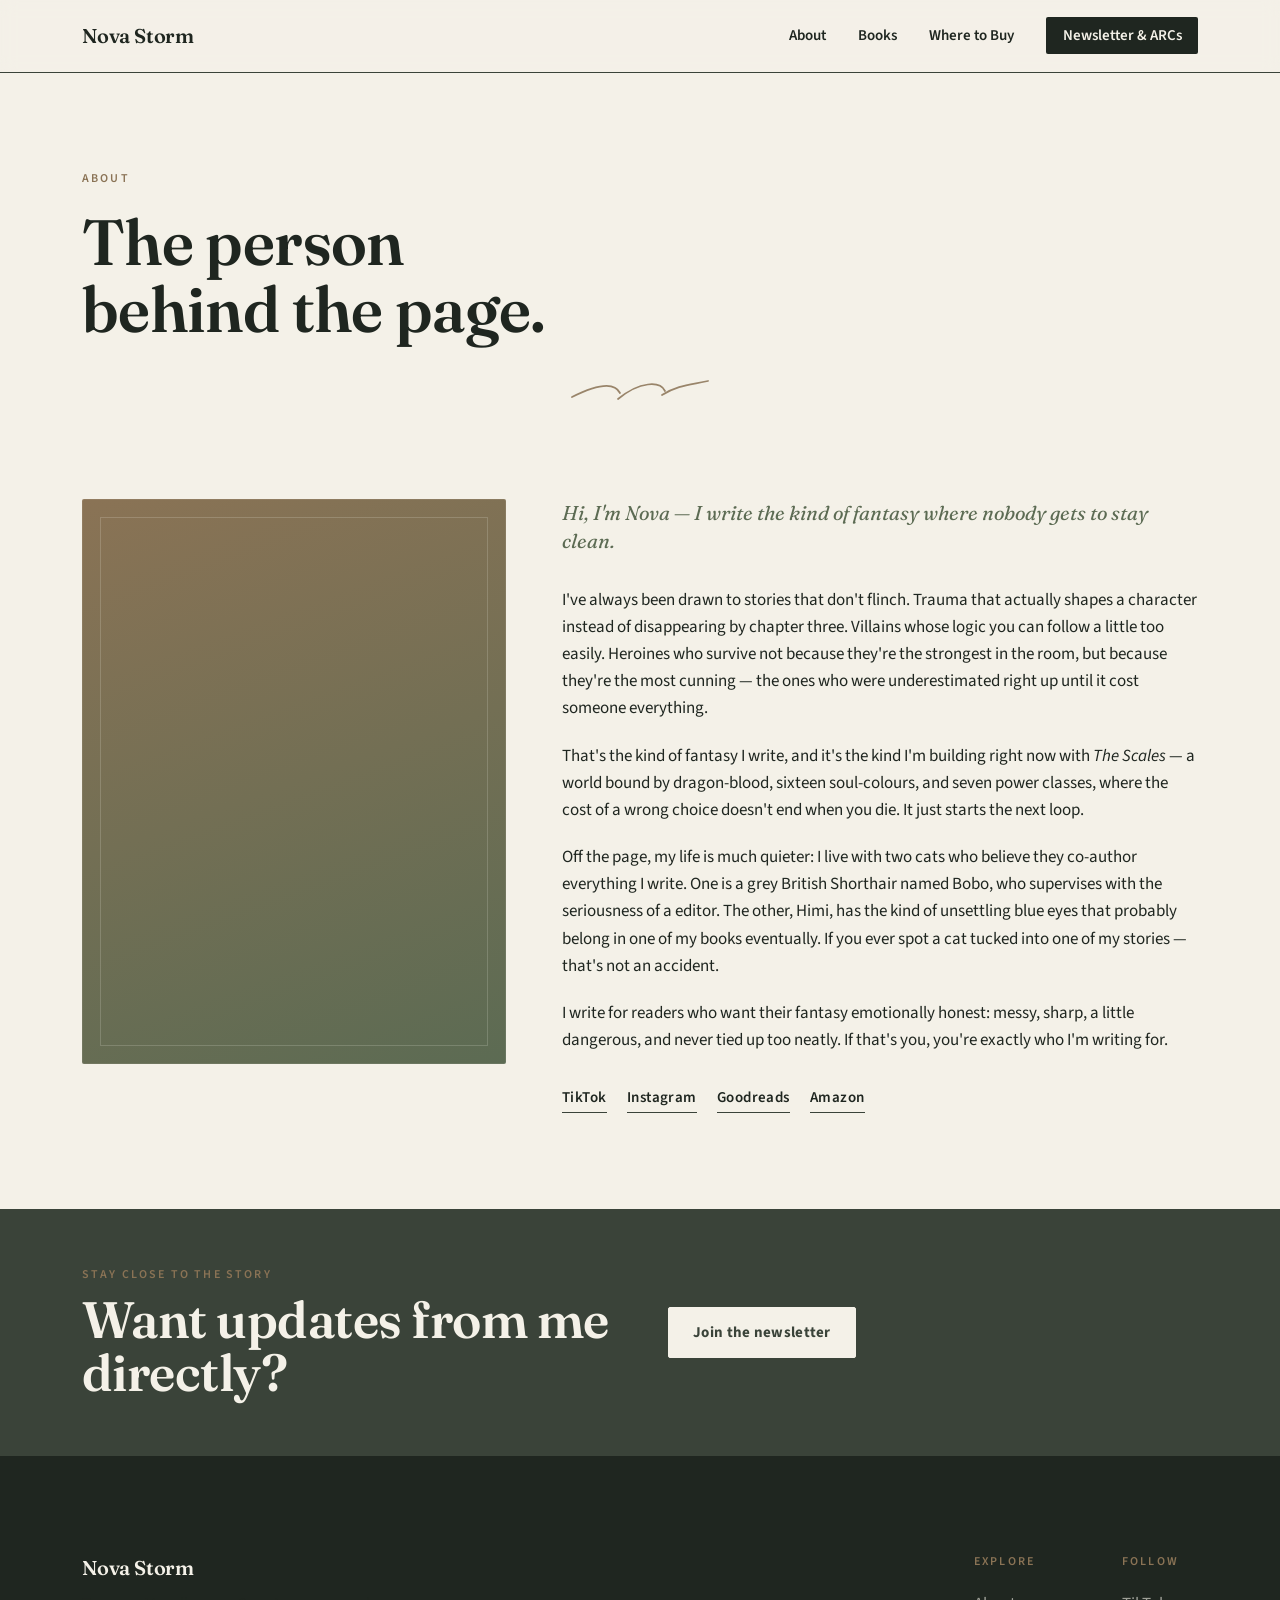
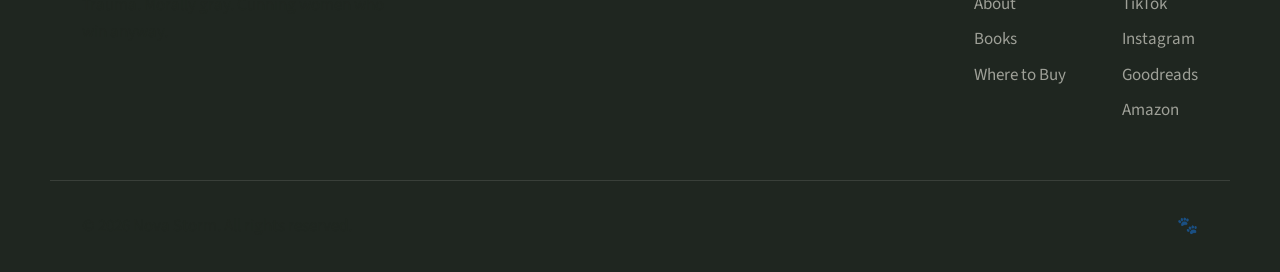
==== about.html @ a4cc75a2 "Initial Nova Storm site" ====
<!DOCTYPE html>
<html lang="en">
<head>
  <meta charset="UTF-8">
  <meta name="viewport" content="width=device-width, initial-scale=1.0">
  <title>About — Nova Storm</title>
  <meta name="description" content="Meet Nova Storm — fantasy author writing trauma, morally gray characters, and cunning heroines.">

  <link rel="preconnect" href="https://fonts.googleapis.com">
  <link rel="preconnect" href="https://fonts.gstatic.com" crossorigin>
  <link href="https://fonts.googleapis.com/css2?family=Fraunces:ital,opsz,wght@0,9..144,400;0,9..144,600;1,9..144,400&family=Source+Sans+3:wght@400;600;700&display=swap" rel="stylesheet">

  <link rel="stylesheet" href="css/tokens.css">
  <link rel="stylesheet" href="css/base.css">
  <link rel="stylesheet" href="css/site.css">
</head>
<body>

  <a class="skip-link" href="#main">Skip to content</a>

  <header class="site-header">
    <div class="wrap site-header__inner">
      <a href="index.html" class="brand">Nova Storm</a>
      <nav class="site-nav" aria-label="Primary">
        <button class="nav-toggle" aria-expanded="false" aria-controls="nav-list" id="navToggle">
          <span></span><span></span><span></span>
          <span class="sr-only">Menu</span>
        </button>
        <ul id="nav-list" class="nav-list">
          <li><a href="about.html" aria-current="page">About</a></li>
          <li><a href="books.html">Books</a></li>
          <li><a href="index.html#buy">Where to Buy</a></li>
          <li><a href="index.html#newsletter" class="nav-cta">Newsletter &amp; ARCs</a></li>
        </ul>
      </nav>
    </div>
  </header>

  <main id="main">

    <section class="page-hero">
      <div class="wrap">
        <p class="eyebrow">About</p>
        <h1 class="h1-page">The person<br>behind the page.</h1>
      </div>
    </section>

    <div class="claw-divider" aria-hidden="true">
      <svg viewBox="0 0 140 28" xmlns="http://www.w3.org/2000/svg">
        <path d="M2 22 C 30 8, 45 8, 50 18" />
        <path d="M48 24 C 70 6, 90 6, 95 16" />
        <path d="M92 20 C 108 10, 120 10, 138 6" />
      </svg>
    </div>

    <section class="about-full">
      <div class="wrap about-full__grid">
        <div class="about-full__portrait" aria-hidden="true">
          <div class="about__portrait-frame"></div>
        </div>

        <div class="about-full__copy">
          <p class="lede">Hi, I'm Nova — I write the kind of fantasy where nobody gets to stay clean.</p>

          <p class="body-text">I've always been drawn to stories that don't flinch. Trauma that actually shapes a character instead of disappearing by chapter three. Villains whose logic you can follow a little too easily. Heroines who survive not because they're the strongest in the room, but because they're the most cunning — the ones who were underestimated right up until it cost someone everything.</p>

          <p class="body-text">That's the kind of fantasy I write, and it's the kind I'm building right now with <em>The Scales</em> — a world bound by dragon-blood, sixteen soul-colours, and seven power classes, where the cost of a wrong choice doesn't end when you die. It just starts the next loop.</p>

          <p class="body-text">Off the page, my life is much quieter: I live with two cats who believe they co-author everything I write. One is a grey British Shorthair named Bobo, who supervises with the seriousness of a editor. The other, Himi, has the kind of unsettling blue eyes that probably belong in one of my books eventually. If you ever spot a cat tucked into one of my stories — that's not an accident.</p>

          <p class="body-text">I write for readers who want their fantasy emotionally honest: messy, sharp, a little dangerous, and never tied up too neatly. If that's you, you're exactly who I'm writing for.</p>

          <div class="social-row" aria-label="Social media links">
            <a href="#" class="social-link" aria-label="Nova Storm on TikTok">TikTok</a>
            <a href="#" class="social-link" aria-label="Nova Storm on Instagram">Instagram</a>
            <a href="#" class="social-link" aria-label="Nova Storm on Goodreads">Goodreads</a>
            <a href="#" class="social-link" aria-label="Nova Storm on Amazon">Amazon</a>
          </div>
        </div>
      </div>
    </section>

    <section class="signup-band signup-band--compact">
      <div class="wrap signup-band__grid signup-band__grid--compact">
        <div class="signup-band__copy">
          <p class="eyebrow eyebrow--on-dark">Stay Close to the Story</p>
          <h2 class="on-dark">Want updates from me directly?</h2>
        </div>
        <a href="index.html#newsletter" class="btn btn-on-dark">Join the newsletter</a>
      </div>
    </section>

  </main>

  <footer class="site-footer">
    <div class="wrap site-footer__inner">
      <div class="site-footer__brand">
        <p class="brand brand--footer">Nova Storm</p>
        <p class="text-muted">Trauma. Morally gray. Cunning women who win anyway.</p>
      </div>
      <div class="site-footer__links">
        <div class="footer-col">
          <p class="eyebrow">Explore</p>
          <ul>
            <li><a href="index.html#about">About</a></li>
            <li><a href="books.html">Books</a></li>
            <li><a href="index.html#buy">Where to Buy</a></li>
          </ul>
        </div>
        <div class="footer-col">
          <p class="eyebrow">Follow</p>
          <ul>
            <li><a href="#">TikTok</a></li>
            <li><a href="#">Instagram</a></li>
            <li><a href="#">Goodreads</a></li>
            <li><a href="#">Amazon</a></li>
          </ul>
        </div>
      </div>
    </div>
    <div class="wrap site-footer__bottom">
      <p class="text-muted">© <span id="year"></span> Nova Storm. All rights reserved.</p>
      <p class="cat-easter-egg" tabindex="0">🐾 <span class="cat-easter-egg__text">Every story needs a cat. Mine just happen to be real.</span></p>
    </div>
  </footer>

  <script src="js/site.js"></script>
</body>
</html>
---- css/tokens.css ----
/* ============================================
   NOVA STORM — Design Tokens
   Earthy, mythic, neutral-leaning palette.
   ============================================ */

:root {
  /* ---- Color ---- */
  --ink: #1F2620;          /* near-black moss — primary text, deep bg */
  --parchment: #F4F1E8;    /* warm off-white — primary light bg */
  --sage: #5C6B53;         /* lichen green — primary brand color */
  --bark: #8A7355;         /* weathered taupe — secondary warmth */
  --clay: #B8482F;         /* burnt rust — sparing accent, CTAs/links */
  --pine: #3A4339;         /* deep pine — borders, dividers, dark sections */

  --sage-10: #5C6B531a;
  --clay-10: #B8482F1a;
  --ink-60: #1F262099;
  --parchment-60: #F4F1E899;

  /* ---- Type ---- */
  --font-display: "Fraunces", Georgia, "Iowan Old Style", serif;
  --font-body: "Source Sans 3", "Inter", -apple-system, sans-serif;

  /* ---- Type scale ---- */
  --size-xs: 0.75rem;
  --size-sm: 0.9375rem;
  --size-base: 1.0625rem;
  --size-md: 1.25rem;
  --size-lg: 1.75rem;
  --size-xl: 2.75rem;
  --size-2xl: 4rem;
  --size-3xl: 5.5rem;

  /* ---- Spacing ---- */
  --space-3xs: 0.25rem;
  --space-2xs: 0.5rem;
  --space-xs: 0.75rem;
  --space-sm: 1.25rem;
  --space-md: 2rem;
  --space-lg: 3.5rem;
  --space-xl: 6rem;
  --space-2xl: 9rem;

  /* ---- Layout ---- */
  --content-width: 1180px;
  --content-narrow: 720px;
  --border-hair: 1px solid var(--pine);

  /* ---- Motion ---- */
  --ease: cubic-bezier(0.22, 1, 0.36, 1);
  --dur-fast: 180ms;
  --dur-base: 420ms;
}

@media (prefers-reduced-motion: reduce) {
  *, *::before, *::after {
    animation-duration: 0.01ms !important;
    animation-iteration-count: 1 !important;
    transition-duration: 0.01ms !important;
    scroll-behavior: auto !important;
  }
}
---- css/base.css ----
/* ============================================
   NOVA STORM — Base / Reset / Typography
   ============================================ */

*, *::before, *::after { box-sizing: border-box; }

html {
  scroll-behavior: smooth;
}

body {
  margin: 0;
  background: var(--parchment);
  color: var(--ink);
  font-family: var(--font-body);
  font-size: var(--size-base);
  line-height: 1.6;
  -webkit-font-smoothing: antialiased;
  text-rendering: optimizeLegibility;
}

img, svg, video { max-width: 100%; display: block; }

a {
  color: inherit;
  text-decoration: none;
}

ul, ol { padding: 0; margin: 0; list-style: none; }
h1, h2, h3, h4, p, figure { margin: 0; }

button {
  font-family: inherit;
  cursor: pointer;
  border: none;
  background: none;
}

/* ---- Visible keyboard focus ---- */
a:focus-visible,
button:focus-visible,
input:focus-visible,
textarea:focus-visible {
  outline: 2px solid var(--clay);
  outline-offset: 3px;
  border-radius: 2px;
}

/* ---- Typography roles ---- */
.eyebrow {
  font-family: var(--font-body);
  font-size: var(--size-xs);
  font-weight: 600;
  letter-spacing: 0.18em;
  text-transform: uppercase;
  color: var(--bark);
}

h1, .h1 {
  font-family: var(--font-display);
  font-weight: 600;
  font-size: clamp(2.75rem, 7vw, var(--size-3xl));
  line-height: 0.98;
  letter-spacing: -0.01em;
  color: var(--ink);
}

h2, .h2 {
  font-family: var(--font-display);
  font-weight: 600;
  font-size: clamp(2rem, 4vw, var(--size-2xl));
  line-height: 1.05;
  letter-spacing: -0.01em;
  color: var(--ink);
}

h3, .h3 {
  font-family: var(--font-display);
  font-weight: 600;
  font-size: var(--size-lg);
  line-height: 1.2;
  color: var(--ink);
}

.lede {
  font-family: var(--font-display);
  font-style: italic;
  font-weight: 400;
  font-size: var(--size-md);
  color: var(--sage);
  line-height: 1.4;
}

p.body-text {
  max-width: 38em;
  color: var(--ink);
}

.text-muted { color: var(--ink-60); }

/* ---- Layout helpers ---- */
.wrap {
  width: 100%;
  max-width: var(--content-width);
  margin: 0 auto;
  padding: 0 var(--space-md);
}

.wrap-narrow {
  width: 100%;
  max-width: var(--content-narrow);
  margin: 0 auto;
  padding: 0 var(--space-md);
}

section { padding: var(--space-xl) 0; }

@media (max-width: 640px) {
  section { padding: var(--space-lg) 0; }
  .wrap, .wrap-narrow { padding: 0 var(--space-sm); }
}

/* ---- Buttons ---- */
.btn {
  display: inline-flex;
  align-items: center;
  gap: var(--space-2xs);
  font-family: var(--font-body);
  font-weight: 600;
  font-size: var(--size-sm);
  letter-spacing: 0.02em;
  padding: 0.85em 1.6em;
  border-radius: 2px;
  transition: transform var(--dur-fast) var(--ease), background var(--dur-fast) var(--ease), color var(--dur-fast) var(--ease);
}

.btn-primary {
  background: var(--clay);
  color: var(--parchment);
}
.btn-primary:hover { background: #9c3c27; transform: translateY(-1px); }

.btn-ghost {
  background: transparent;
  color: var(--ink);
  border: 1px solid var(--pine);
}
.btn-ghost:hover { background: var(--ink); color: var(--parchment); }

.btn-on-dark {
  background: var(--parchment);
  color: var(--pine);
  font-weight: 700;
  border: 1px solid var(--parchment);
}
.btn-on-dark:hover { background: var(--clay); color: var(--parchment); border-color: var(--clay); }

/* ---- Claw-mark divider (signature element) ----
   Three asymmetric scratch-marks, used between sections
   instead of a plain <hr>. Echoes "beast/dragon-blood"
   worldbuilding without being a literal illustration. */
.claw-divider {
  width: 100%;
  height: 28px;
  margin: 0 auto;
  display: block;
}
.claw-divider svg { width: 140px; height: 28px; display: block; margin: 0 auto; }
.claw-divider path { stroke: var(--bark); stroke-width: 1.75; fill: none; stroke-linecap: round; opacity: 0.85; }

.claw-divider.on-dark path { stroke: var(--bark); opacity: 0.7; }
---- css/site.css ----
/* ============================================
   NOVA STORM — Site Layout & Components
   ============================================ */

.sr-only {
  position: absolute;
  width: 1px; height: 1px;
  overflow: hidden;
  clip: rect(0 0 0 0);
  white-space: nowrap;
}

.skip-link {
  position: absolute;
  left: -999px;
  top: 0;
  background: var(--clay);
  color: var(--parchment);
  padding: 0.6em 1em;
  z-index: 100;
}
.skip-link:focus { left: var(--space-sm); top: var(--space-sm); }

/* ============ HEADER / NAV ============ */
.site-header {
  position: sticky;
  top: 0;
  z-index: 50;
  background: var(--parchment-60);
  backdrop-filter: blur(8px);
  border-bottom: var(--border-hair);
}

.site-header__inner {
  display: flex;
  align-items: center;
  justify-content: space-between;
  padding-top: var(--space-sm);
  padding-bottom: var(--space-sm);
}

.brand {
  font-family: var(--font-display);
  font-size: var(--size-md);
  font-weight: 600;
  letter-spacing: -0.01em;
}

.nav-list {
  display: flex;
  align-items: center;
  gap: var(--space-md);
  font-size: var(--size-sm);
  font-weight: 600;
}

.nav-list a { transition: color var(--dur-fast) var(--ease); }
.nav-list a:hover { color: var(--clay); }

.nav-cta {
  background: var(--ink);
  color: var(--parchment) !important;
  padding: 0.55em 1.1em;
  border-radius: 2px;
}
.nav-cta:hover { background: var(--clay) !important; }

.nav-toggle {
  display: none;
  flex-direction: column;
  gap: 5px;
  padding: 8px;
  position: relative;
  z-index: 61;
}
.nav-toggle span {
  width: 22px; height: 2px;
  background: var(--ink);
  display: block;
  transition: transform var(--dur-fast) var(--ease), opacity var(--dur-fast) var(--ease);
}
.nav-toggle[aria-expanded="true"] span:nth-child(1) {
  transform: translateY(7px) rotate(45deg);
}
.nav-toggle[aria-expanded="true"] span:nth-child(2) {
  opacity: 0;
}
.nav-toggle[aria-expanded="true"] span:nth-child(3) {
  transform: translateY(-7px) rotate(-45deg);
}

@media (max-width: 760px) {
  .nav-toggle { display: flex; }
  .nav-list {
    position: fixed;
    top: 64px;
    left: 0;
    right: 0;
    height: calc(100vh - 64px);
    flex-direction: column;
    align-items: flex-start;
    gap: var(--space-md);
    background: var(--parchment);
    padding: var(--space-lg) var(--space-sm);
    font-size: var(--size-md);
    visibility: hidden;
    opacity: 0;
    z-index: 60;
    transition: opacity var(--dur-base) var(--ease), visibility var(--dur-base) var(--ease);
  }
  .nav-list.is-open {
    visibility: visible;
    opacity: 1;
  }
}

/* ============ HERO ============ */
.hero { padding-top: var(--space-xl); padding-bottom: var(--space-lg); }

.hero__grid {
  display: grid;
  grid-template-columns: 1.1fr 0.9fr;
  gap: var(--space-lg);
  align-items: center;
}

.hero__copy h1 { margin-bottom: var(--space-sm); }
.hero__copy .eyebrow { margin-bottom: var(--space-sm); }
.hero__copy .lede { max-width: 30em; margin-bottom: var(--space-md); }

.hero__actions {
  display: flex;
  gap: var(--space-sm);
  flex-wrap: wrap;
}

.hero__art-frame {
  aspect-ratio: 4/5;
  background: linear-gradient(155deg, var(--sage) 0%, var(--pine) 100%);
  border-radius: 2px;
  position: relative;
  overflow: hidden;
  box-shadow: inset 0 0 0 1px rgba(244,241,232,0.08);
}

.hero__art-texture {
  position: absolute;
  inset: 0;
  background-image:
    radial-gradient(circle at 20% 30%, rgba(244,241,232,0.10) 0%, transparent 40%),
    radial-gradient(circle at 80% 70%, rgba(184,72,47,0.16) 0%, transparent 45%),
    repeating-linear-gradient(115deg, rgba(244,241,232,0.025) 0px, rgba(244,241,232,0.025) 1px, transparent 1px, transparent 8px);
}

.hero__art-texture::after {
  content: "";
  position: absolute;
  inset: 0;
  border: 1px solid rgba(244,241,232,0.15);
  margin: 18px;
}

@media (max-width: 760px) {
  .hero__grid { grid-template-columns: 1fr; }
  .hero__art { order: -1; max-width: 280px; margin: 0 auto var(--space-md); }
}

/* ============ ABOUT ============ */
.about__grid {
  display: grid;
  grid-template-columns: 0.85fr 1.15fr;
  gap: var(--space-lg);
  align-items: center;
}

.about__portrait-frame {
  aspect-ratio: 3/4;
  background: var(--bark);
  background-image: linear-gradient(160deg, var(--bark) 0%, var(--sage) 100%);
  border-radius: 2px;
  position: relative;
  box-shadow: inset 0 0 0 1px rgba(244,241,232,0.08);
}
.about__portrait-frame::after {
  content: "";
  position: absolute;
  inset: 18px;
  border: 1px solid rgba(244,241,232,0.18);
}

.about__copy .eyebrow { margin-bottom: var(--space-xs); }
.about__copy h2 { margin-bottom: var(--space-sm); }
.about__copy p { margin-bottom: var(--space-sm); }

.text-link {
  display: inline-block;
  font-weight: 600;
  color: var(--clay);
  border-bottom: 1px solid transparent;
  transition: border-color var(--dur-fast) var(--ease);
}
.text-link:hover { border-color: var(--clay); }

.social-row {
  display: flex;
  gap: var(--space-sm);
  margin-top: var(--space-md);
  flex-wrap: wrap;
}
.social-link {
  font-size: var(--size-sm);
  font-weight: 600;
  letter-spacing: 0.03em;
  padding-bottom: 2px;
  border-bottom: 1px solid var(--pine);
  transition: border-color var(--dur-fast) var(--ease), color var(--dur-fast) var(--ease);
}
.social-link:hover { color: var(--clay); border-color: var(--clay); }

@media (max-width: 760px) {
  .about__grid { grid-template-columns: 1fr; }
  .about__portrait { max-width: 240px; margin: 0 auto; }
}

/* ============ SECTION HEAD ============ */
.section-head {
  display: flex;
  justify-content: space-between;
  align-items: flex-end;
  gap: var(--space-md);
  margin-bottom: var(--space-lg);
  flex-wrap: wrap;
}
.section-head .eyebrow { margin-bottom: var(--space-xs); }

/* ============ BOOKS ============ */
.book-grid {
  display: grid;
  grid-template-columns: repeat(2, 1fr);
  gap: var(--space-md);
}

.book-card {
  background: rgba(58,67,57,0.04);
  border: var(--border-hair);
  padding: var(--space-md);
  border-radius: 2px;
}

.book-cover {
  aspect-ratio: 2/3;
  width: 140px;
  background: var(--pine);
  background-image: linear-gradient(165deg, var(--pine) 0%, #232b22 100%);
  color: var(--bark);
  font-size: var(--size-xs);
  letter-spacing: 0.04em;
  text-align: center;
  display: flex;
  align-items: center;
  justify-content: center;
  margin-bottom: var(--space-sm);
  border-radius: 1px;
  position: relative;
}
.book-cover::after {
  content: "";
  position: absolute;
  inset: 12px;
  border: 1px solid rgba(244,241,232,0.12);
}
.book-cover span { position: relative; z-index: 1; }

.book-card h3 { margin-bottom: var(--space-3xs); }
.book-card__tag {
  font-size: var(--size-xs);
  font-weight: 600;
  letter-spacing: 0.04em;
  text-transform: uppercase;
  color: var(--sage);
  margin-bottom: var(--space-sm);
}
.book-card p.text-muted { margin-bottom: var(--space-sm); }

@media (max-width: 760px) {
  .book-grid { grid-template-columns: 1fr; }
}

/* ============ SIGNUP BAND ============ */
.signup-band {
  background: var(--pine);
  color: var(--parchment);
}

.eyebrow--on-dark { color: var(--bark); }
h2.on-dark { color: var(--parchment); }
p.on-dark { color: var(--parchment-60); }

.signup-band__grid {
  display: grid;
  grid-template-columns: 1fr 1fr;
  gap: var(--space-lg);
  align-items: start;
}

.signup-band__copy h2 { margin: var(--space-2xs) 0 var(--space-sm); }
.signup-band__copy p { max-width: 32em; }

.signup-form {
  display: flex;
  flex-direction: column;
  gap: var(--space-sm);
}

.form-row label {
  display: block;
  font-size: var(--size-sm);
  font-weight: 600;
  margin-bottom: var(--space-3xs);
}

.form-row input[type="email"] {
  width: 100%;
  padding: 0.85em 1em;
  font-family: var(--font-body);
  font-size: var(--size-base);
  background: var(--parchment);
  color: var(--ink);
  border: 1px solid transparent;
  border-radius: 2px;
}

.form-row--checkbox {
  border: none;
  padding: 0;
  margin: 0;
}

.checkbox-label {
  display: flex;
  align-items: flex-start;
  gap: var(--space-2xs);
  font-size: var(--size-sm);
  color: var(--parchment-60);
  cursor: pointer;
}
.checkbox-label input { margin-top: 3px; accent-color: var(--clay); }

.signup-submit { align-self: flex-start; margin-top: var(--space-2xs); }

.form-note {
  font-size: var(--size-xs);
  color: var(--parchment-60);
  margin: 0;
}

@media (max-width: 760px) {
  .signup-band__grid { grid-template-columns: 1fr; }
}

/* ============ BUY SECTION ============ */
.buy-grid {
  display: grid;
  grid-template-columns: repeat(3, 1fr);
  gap: var(--space-sm);
}

.buy-card {
  border: var(--border-hair);
  padding: var(--space-md);
  display: flex;
  flex-direction: column;
  gap: var(--space-3xs);
  transition: border-color var(--dur-fast) var(--ease), transform var(--dur-fast) var(--ease);
}
.buy-card:hover { border-color: var(--clay); transform: translateY(-2px); }

.buy-card__label { font-family: var(--font-display); font-weight: 600; font-size: var(--size-md); }
.buy-card__sub { font-size: var(--size-sm); color: var(--ink-60); }

.buy-card--accent { border-color: var(--clay); border-width: 1.5px; }

@media (max-width: 760px) {
  .buy-grid { grid-template-columns: 1fr; }
}

/* ============ INNER PAGE HERO ============ */
.page-hero { padding-top: var(--space-xl); padding-bottom: var(--space-md); }
.page-hero .eyebrow { margin-bottom: var(--space-sm); }
.h1-page {
  font-family: var(--font-display);
  font-weight: 600;
  font-size: clamp(2.5rem, 6vw, var(--size-2xl));
  line-height: 1.05;
  letter-spacing: -0.01em;
}

/* ============ ABOUT (full page) ============ */
.about-full__grid {
  display: grid;
  grid-template-columns: 0.8fr 1.2fr;
  gap: var(--space-lg);
  align-items: start;
}
.about-full__copy p { margin-bottom: var(--space-sm); }
.about-full__copy .lede { margin-bottom: var(--space-md); }

@media (max-width: 760px) {
  .about-full__grid { grid-template-columns: 1fr; }
  .about-full__portrait { max-width: 240px; margin: 0 auto; }
}

/* ============ BOOK DETAIL ============ */
.book-detail__grid {
  display: grid;
  grid-template-columns: 0.7fr 1.3fr;
  gap: var(--space-lg);
  align-items: start;
}

.book-cover--lg {
  width: 100%;
  aspect-ratio: 2/3;
}

.book-detail__copy .book-card__tag { margin-bottom: var(--space-2xs); }
.book-detail__copy h2 { margin-bottom: var(--space-sm); }
.book-detail__copy .lede { margin-bottom: var(--space-md); }
.book-detail__copy p.body-text { margin-bottom: var(--space-sm); }

.book-detail__meta {
  display: flex;
  gap: var(--space-lg);
  margin: var(--space-md) 0;
  padding: var(--space-sm) 0;
  border-top: var(--border-hair);
  border-bottom: var(--border-hair);
}
.book-detail__meta .eyebrow { margin-bottom: var(--space-3xs); }

@media (max-width: 760px) {
  .book-detail__grid { grid-template-columns: 1fr; }
  .book-cover--lg { max-width: 220px; }
}

/* ============ MORE COMING ============ */
.more-coming { background: rgba(58,67,57,0.04); }
.more-coming__inner { max-width: 640px; text-align: left; }
.more-coming .eyebrow { margin-bottom: var(--space-xs); }
.more-coming h3 { margin-bottom: var(--space-sm); }
.more-coming .text-muted { margin-bottom: var(--space-sm); display: block; }

/* ============ SIGNUP BAND (compact variant for sub-pages) ============ */
.signup-band--compact { padding: var(--space-lg) 0; }
.signup-band__grid--compact {
  align-items: center;
  justify-content: space-between;
}
.signup-band__grid--compact .btn {
  justify-self: start;
  white-space: nowrap;
}
.signup-band__grid--compact .signup-band__copy h2 { margin: var(--space-2xs) 0 0; }

@media (max-width: 760px) {
  .signup-band__grid--compact { text-align: center; justify-content: center; }
  .signup-band__grid--compact .btn { margin: 0 auto; }
}

/* ============ FOOTER ============ */
.site-footer {
  background: var(--ink);
  color: var(--parchment-60);
  padding: var(--space-xl) 0 var(--space-md);
}

.site-footer__inner {
  display: flex;
  justify-content: space-between;
  align-items: flex-start;
  gap: var(--space-2xl);
  flex-wrap: wrap;
  margin-bottom: var(--space-lg);
}

.site-footer__brand { max-width: 320px; }
.site-footer__brand p.text-muted { margin-top: var(--space-2xs); }

.brand--footer {
  font-family: var(--font-display);
  font-size: var(--size-md);
  font-weight: 600;
  color: var(--parchment);
  margin-bottom: var(--space-2xs);
}

.site-footer__links { display: flex; gap: var(--space-lg); }
.footer-col .eyebrow { color: var(--bark); margin-bottom: var(--space-sm); }
.footer-col ul { display: flex; flex-direction: column; gap: var(--space-2xs); }
.footer-col a { transition: color var(--dur-fast) var(--ease); }
.footer-col a:hover { color: var(--clay); }

.site-footer__bottom {
  display: flex;
  justify-content: space-between;
  align-items: center;
  padding-top: var(--space-md);
  border-top: 1px solid rgba(244,241,232,0.12);
  flex-wrap: wrap;
  gap: var(--space-sm);
}

/* ---- Cat easter egg ----
   Quiet, discovered-not-announced. A paw print that reveals
   a wry line on hover/focus — the one cat moment on the page. */
.cat-easter-egg {
  position: relative;
  cursor: default;
  font-size: var(--size-base);
}
.cat-easter-egg__text {
  position: absolute;
  right: 0;
  bottom: 140%;
  white-space: nowrap;
  background: var(--parchment);
  color: var(--ink);
  font-size: var(--size-xs);
  font-family: var(--font-display);
  font-style: italic;
  padding: 0.5em 0.9em;
  border-radius: 2px;
  opacity: 0;
  transform: translateY(4px);
  transition: opacity var(--dur-fast) var(--ease), transform var(--dur-fast) var(--ease);
  pointer-events: none;
}
.cat-easter-egg:hover .cat-easter-egg__text,
.cat-easter-egg:focus-visible .cat-easter-egg__text {
  opacity: 1;
  transform: translateY(0);
}

@media (max-width: 600px) {
  .cat-easter-egg__text { right: auto; left: 0; white-space: normal; width: 200px; }
}
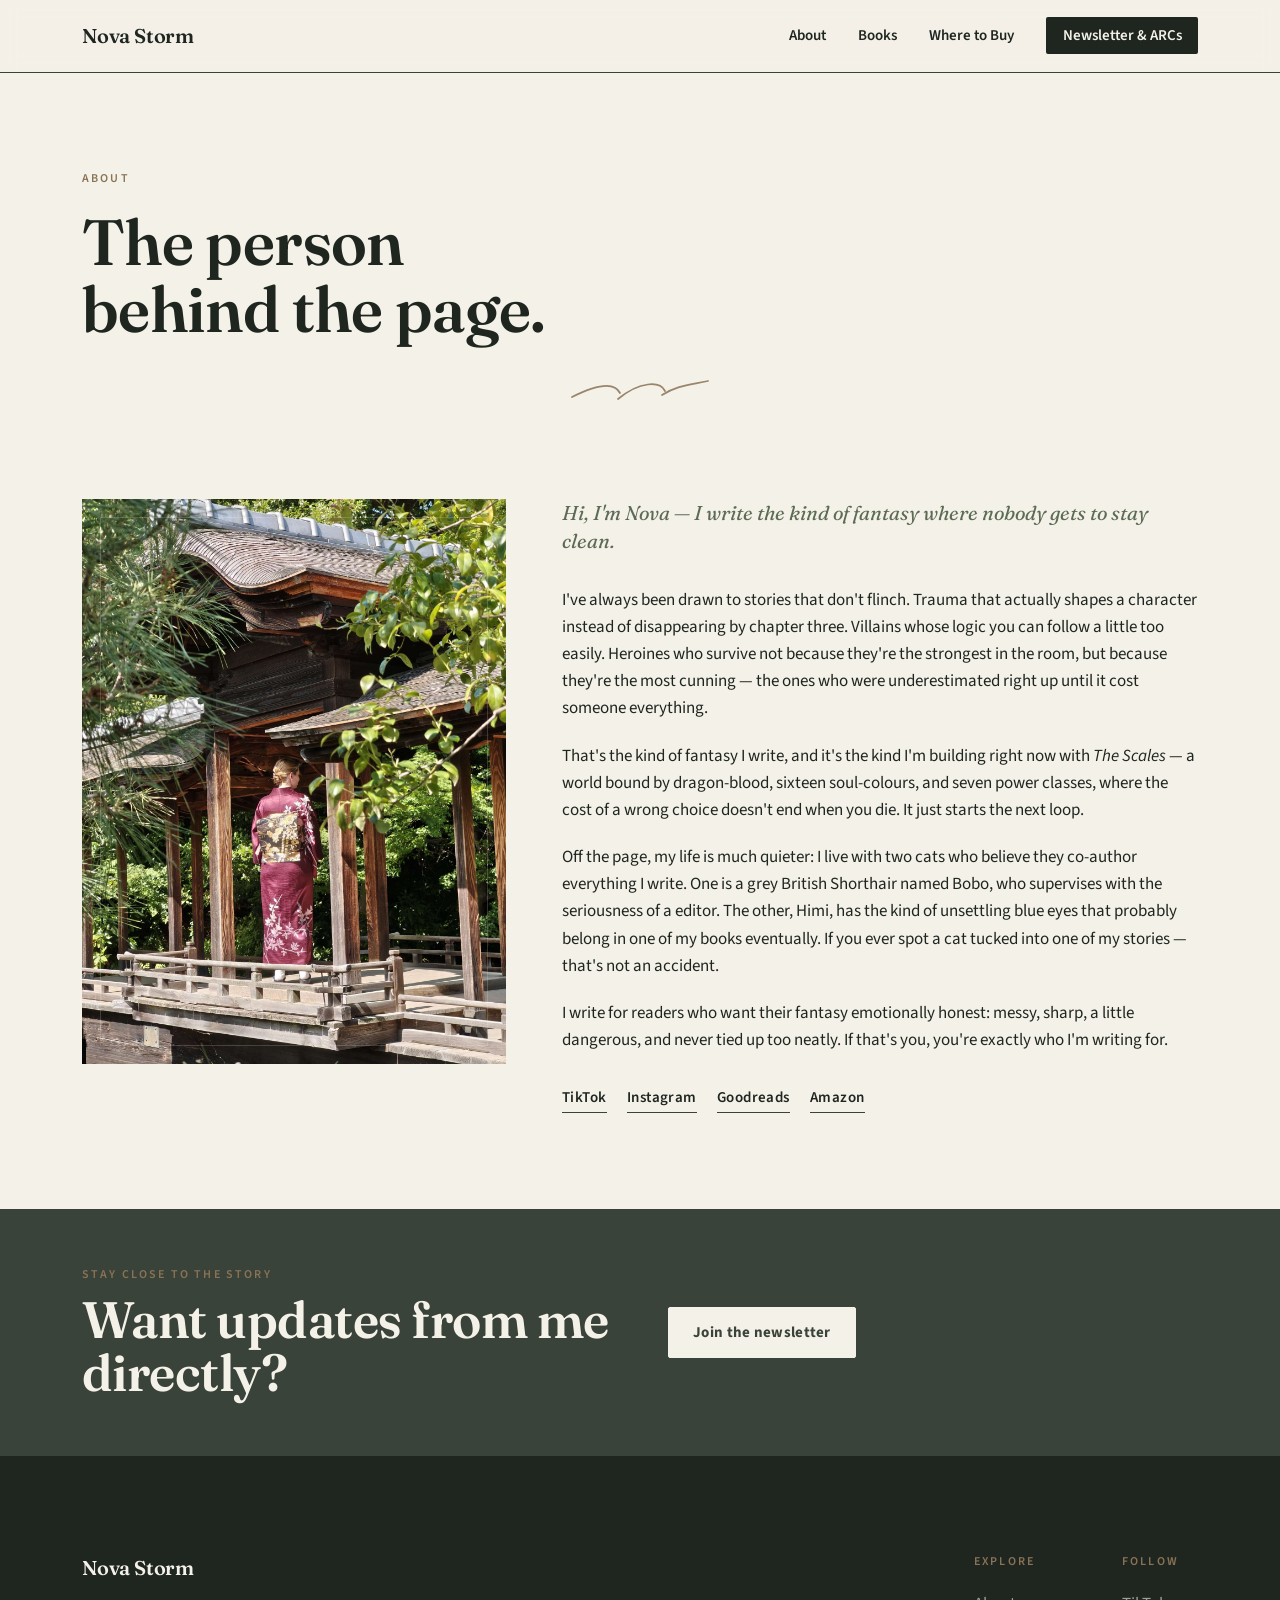
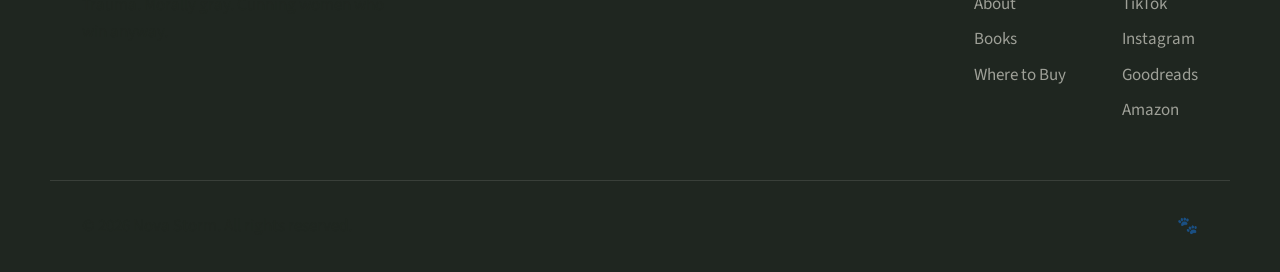
==== commit a273409c: "adding graphical features" ====
--- a/about.html
+++ b/about.html
@@ -56,7 +56,9 @@
     <section class="about-full">
       <div class="wrap about-full__grid">
         <div class="about-full__portrait" aria-hidden="true">
-          <div class="about__portrait-frame"></div>
+          <div class="about__portrait-frame">
+            <img src="images/me.jpg" alt="gitl in kimono"/>
+          </div>
         </div>
 
         <div class="about-full__copy">
--- a/css/base.css
+++ b/css/base.css
@@ -92,7 +92,6 @@
 }
 
 p.body-text {
-  max-width: 38em;
   color: var(--ink);
 }
 
--- a/css/site.css
+++ b/css/site.css
@@ -296,6 +296,7 @@
 h2.on-dark { color: var(--parchment); }
 p.on-dark { color: var(--parchment-60); }
 
+/* Used by the compact CTA variant on about.html */
 .signup-band__grid {
   display: grid;
   grid-template-columns: 1fr 1fr;
@@ -306,56 +307,45 @@
 .signup-band__copy h2 { margin: var(--space-2xs) 0 var(--space-sm); }
 .signup-band__copy p { max-width: 32em; }
 
-.signup-form {
-  display: flex;
-  flex-direction: column;
-  gap: var(--space-sm);
-}
-
-.form-row label {
-  display: block;
-  font-size: var(--size-sm);
-  font-weight: 600;
-  margin-bottom: var(--space-3xs);
-}
-
-.form-row input[type="email"] {
-  width: 100%;
-  padding: 0.85em 1em;
-  font-family: var(--font-body);
-  font-size: var(--size-base);
-  background: var(--parchment);
-  color: var(--ink);
-  border: 1px solid transparent;
-  border-radius: 2px;
-}
-
-.form-row--checkbox {
-  border: none;
-  padding: 0;
-  margin: 0;
-}
-
-.checkbox-label {
-  display: flex;
-  align-items: flex-start;
-  gap: var(--space-2xs);
-  font-size: var(--size-sm);
-  color: var(--parchment-60);
-  cursor: pointer;
-}
-.checkbox-label input { margin-top: 3px; accent-color: var(--clay); }
-
-.signup-submit { align-self: flex-start; margin-top: var(--space-2xs); }
+/* Used by the homepage centered newsletter + ARC trigger layout */
+.signup-band__intro {
+  max-width: 42em;
+  margin: 0 auto var(--space-lg);
+  text-align: center;
+}
+.signup-band__intro h2 { margin: var(--space-2xs) 0 var(--space-sm); }
+.signup-band__intro p { margin: 0 auto; }
+
+.kit-embed-wrap {
+  /* Kit's embedded form renders inside here with its own default styling.
+     We intentionally don't override Kit's internal styles, so this stays
+     simple — just enough room for the widget to render. */
+  min-height: 80px;
+}
+
+.kit-embed-wrap--centered {
+  max-width: 480px;
+  margin: 0 auto var(--space-lg);
+}
+
+.arc-cta {
+  text-align: center;
+  padding-top: var(--space-md);
+  border-top: 1px solid rgba(244,241,232,0.14);
+  margin-bottom: var(--space-md);
+}
+.arc-cta p.on-dark { margin-bottom: var(--space-sm); text-align: center; }
 
 .form-note {
   font-size: var(--size-xs);
   color: var(--parchment-60);
   margin: 0;
+  text-align: center;
 }
 
 @media (max-width: 760px) {
   .signup-band__grid { grid-template-columns: 1fr; }
+  .signup-cards { grid-template-columns: 1fr; }
 }
 
 /* ============ BUY SECTION ============ */
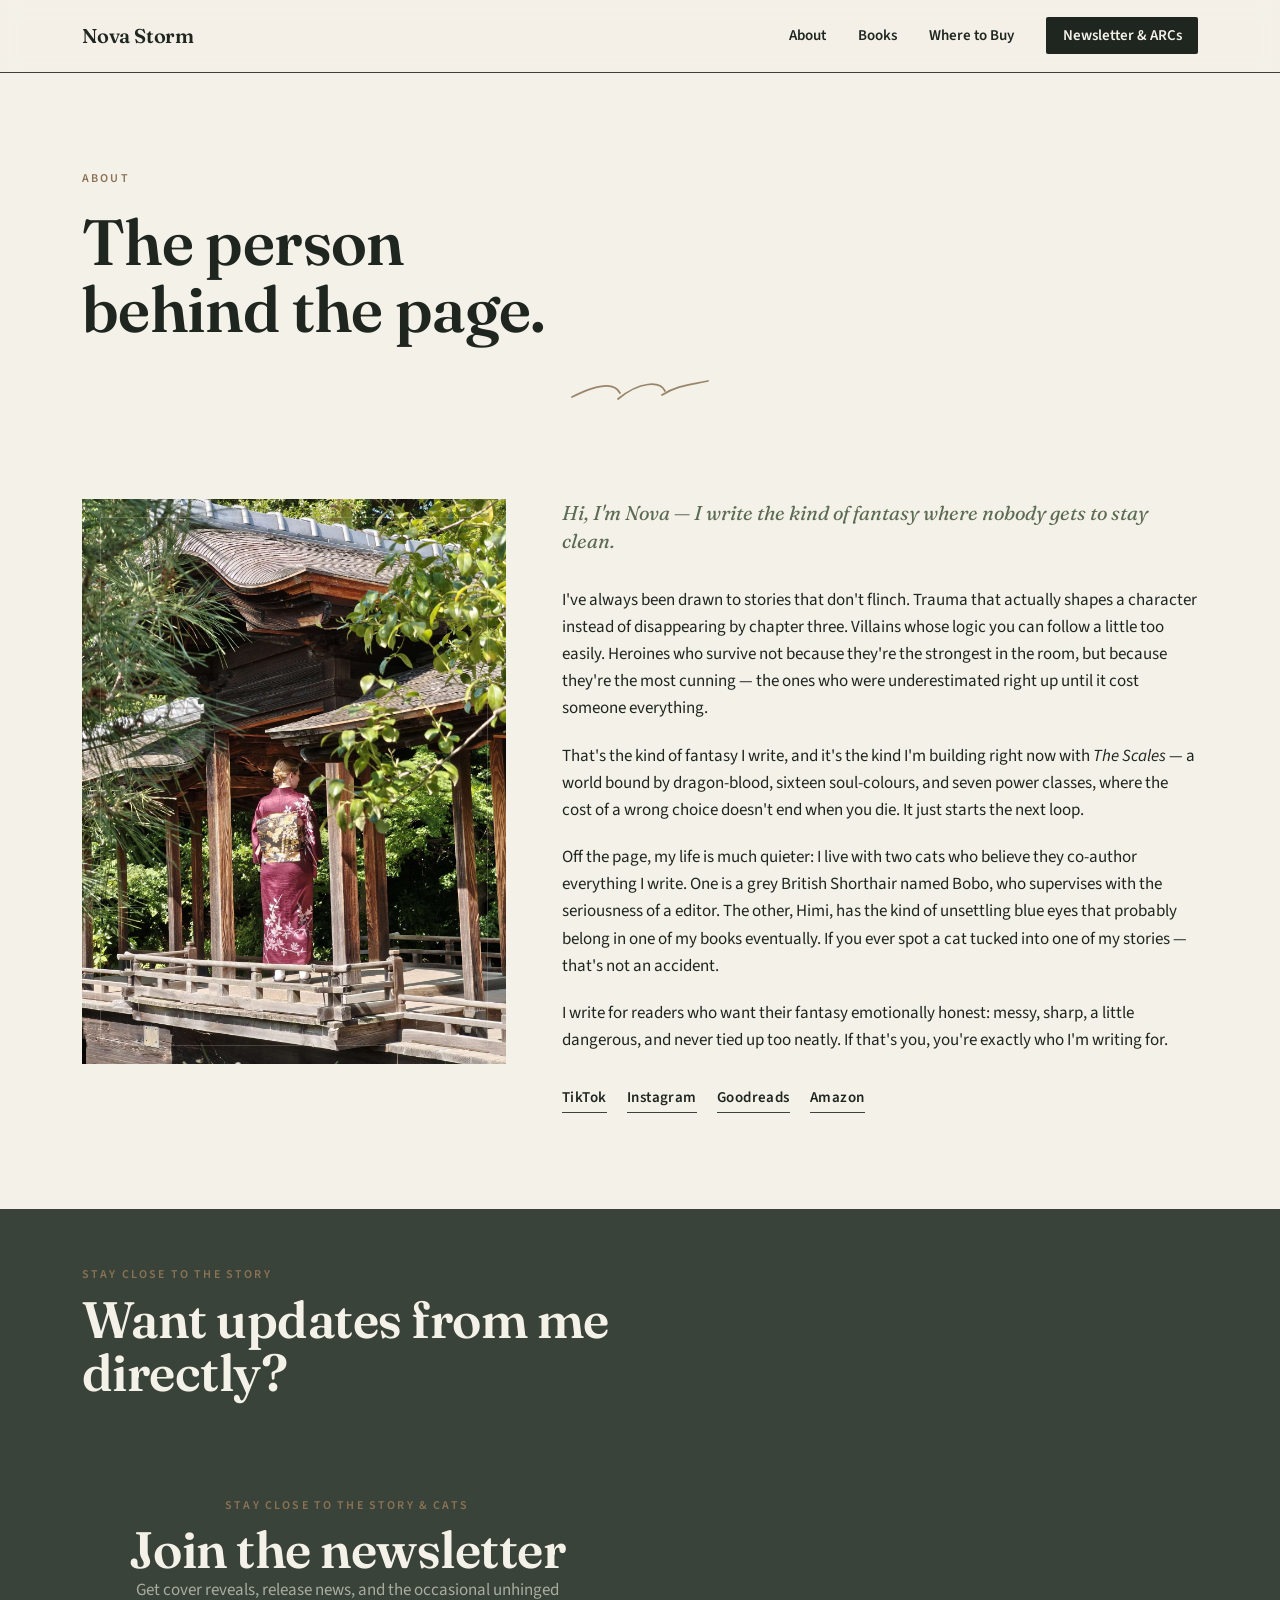
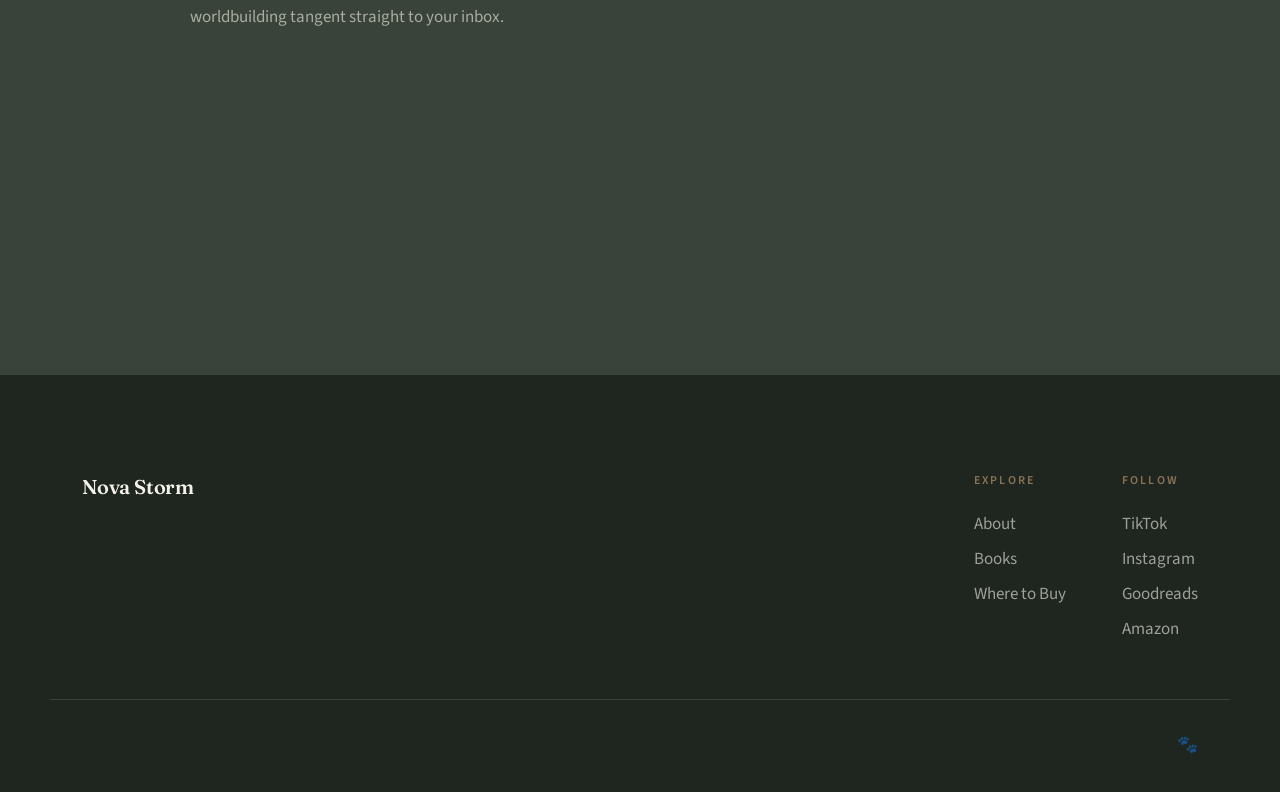
==== commit c5b8d60e: "about.html form" ====
--- a/about.html
+++ b/about.html
@@ -87,9 +87,18 @@
         <div class="signup-band__copy">
           <p class="eyebrow eyebrow--on-dark">Stay Close to the Story</p>
           <h2 class="on-dark">Want updates from me directly?</h2>
+        <!-- ============ NEWSLETTER / ARC BAND ============ -->
+    <section id="newsletter" class="signup-band">
+      <div class="wrap">
+        <div class="signup-band__intro">
+          <p class="eyebrow eyebrow--on-dark">Stay Close to the Story & Cats</p>
+          <h2 class="on-dark">Join the newsletter</h2>
+          <p class="body-text on-dark">Get cover reveals, release news, and the occasional unhinged worldbuilding tangent straight to your inbox.</p>
         </div>
-        <a href="index.html#newsletter" class="btn btn-on-dark">Join the newsletter</a>
-      </div>
+
+        <div class="kit-embed-wrap kit-embed-wrap--centered">
+          <script async data-uid="baf29ecb03" src="https://nova-storm.kit.com/baf29ecb03/index.js"></script>
+        </div>
     </section>
 
   </main>
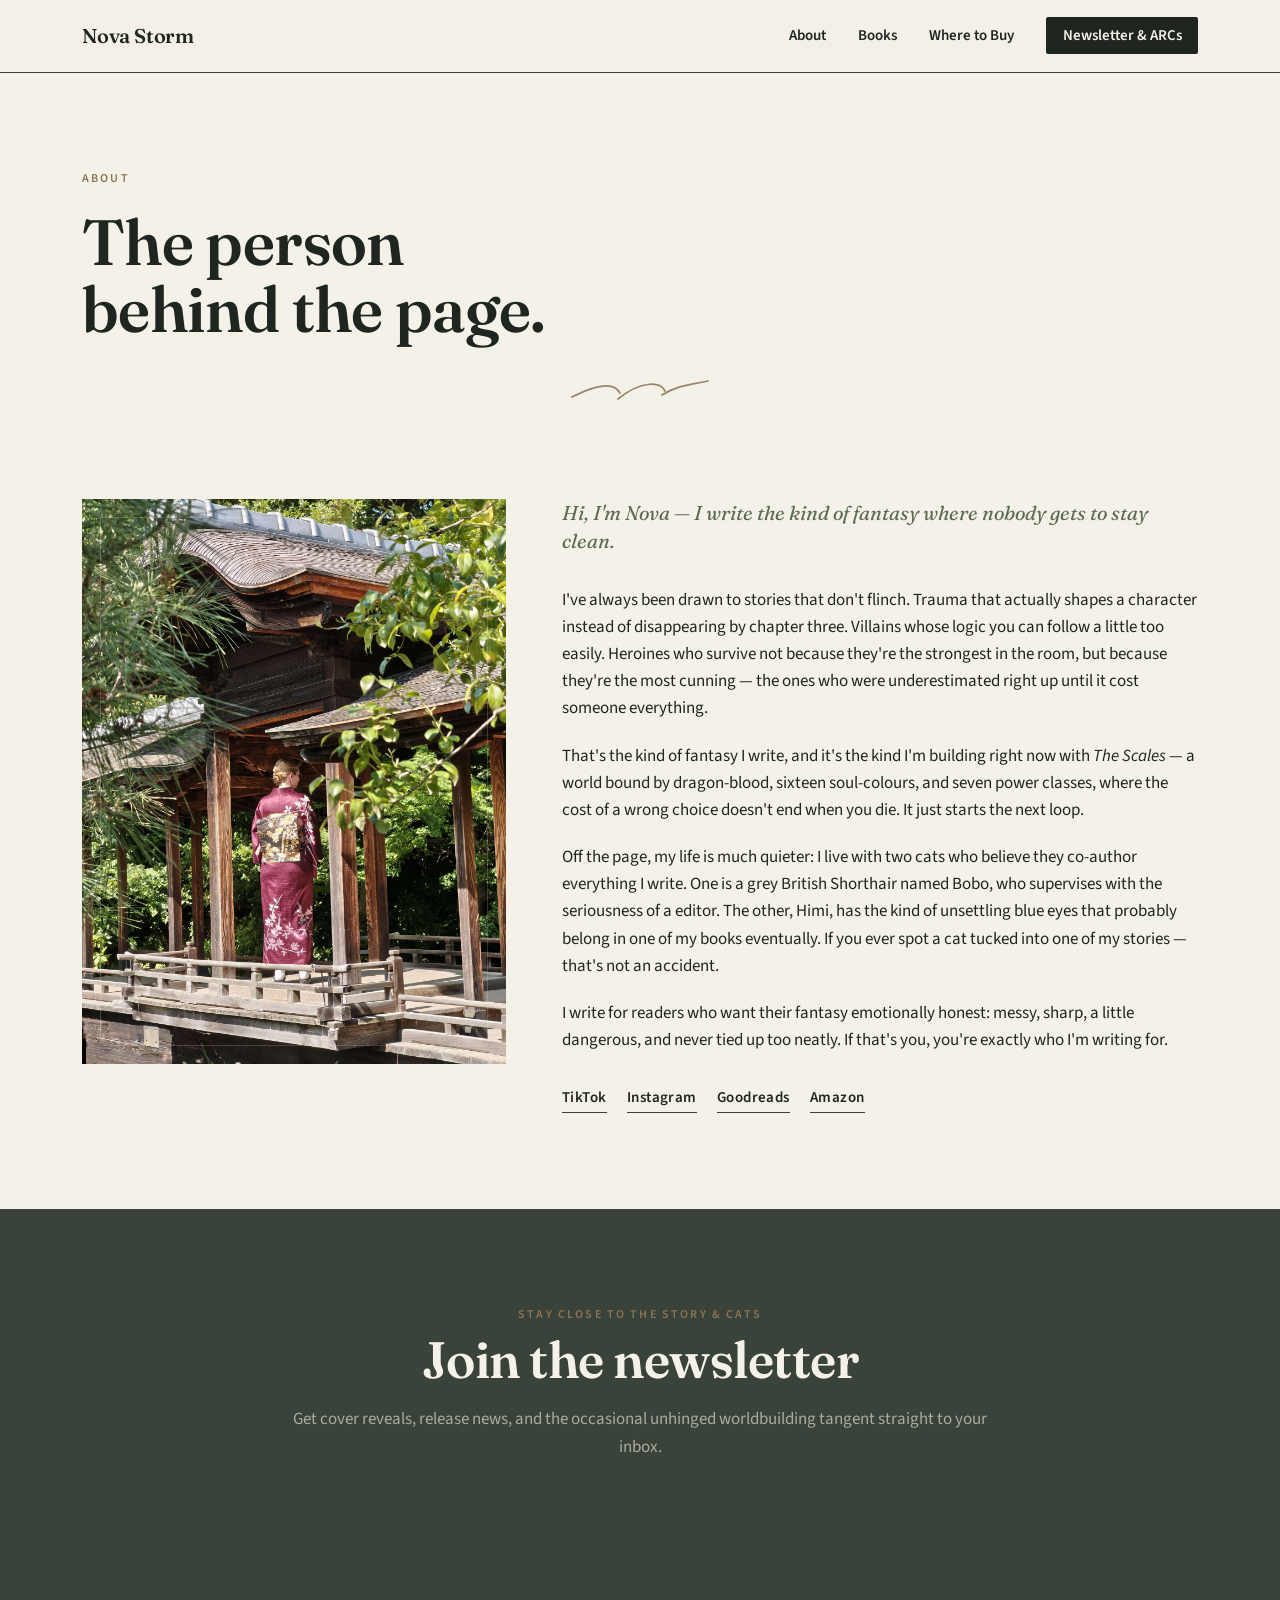
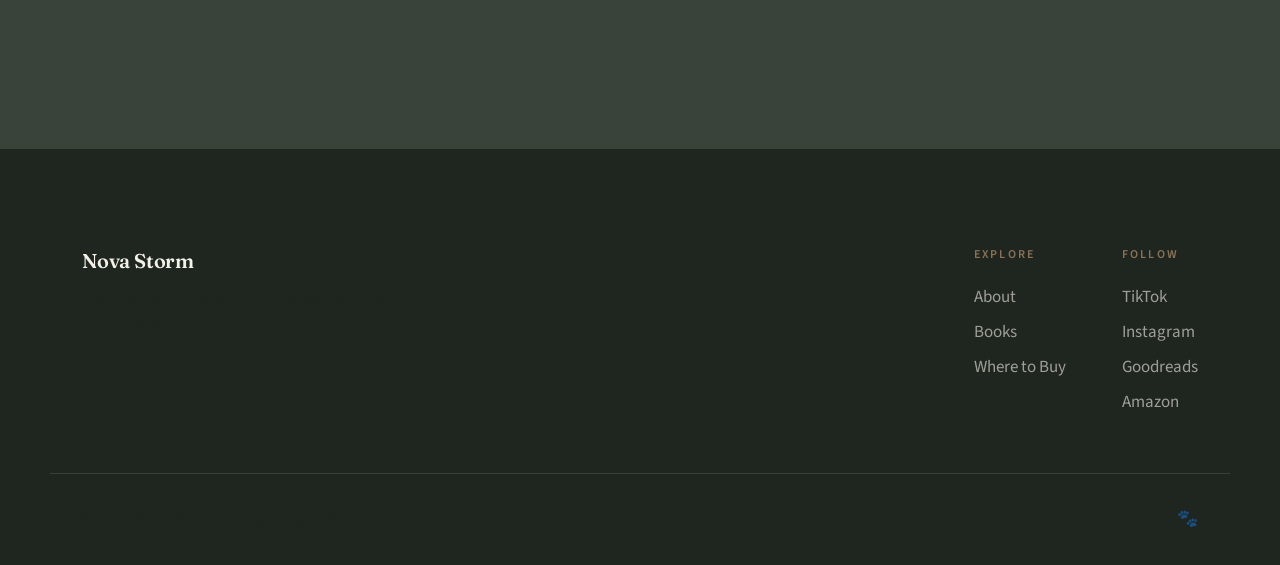
==== commit 8879c3bb: "about.html form" ====
--- a/about.html
+++ b/about.html
@@ -82,12 +82,6 @@
       </div>
     </section>
 
-    <section class="signup-band signup-band--compact">
-      <div class="wrap signup-band__grid signup-band__grid--compact">
-        <div class="signup-band__copy">
-          <p class="eyebrow eyebrow--on-dark">Stay Close to the Story</p>
-          <h2 class="on-dark">Want updates from me directly?</h2>
-        <!-- ============ NEWSLETTER / ARC BAND ============ -->
     <section id="newsletter" class="signup-band">
       <div class="wrap">
         <div class="signup-band__intro">
